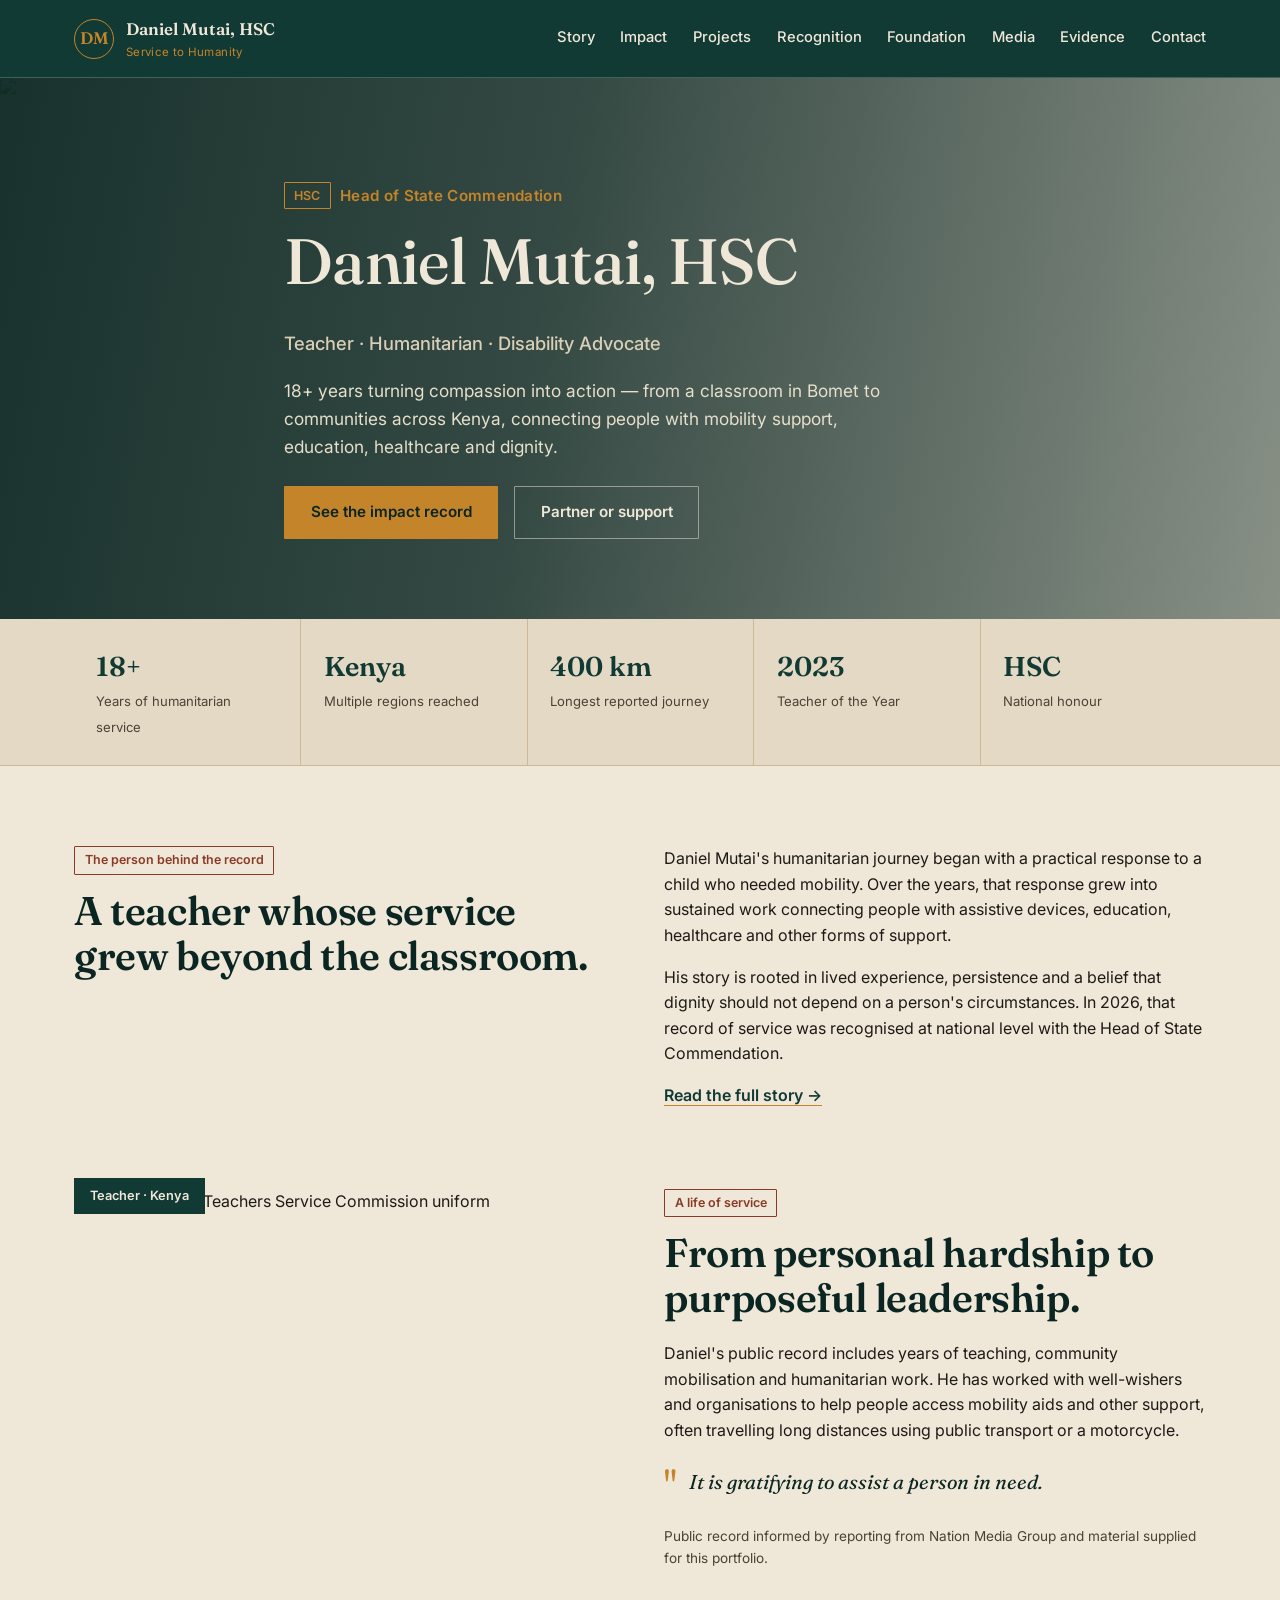
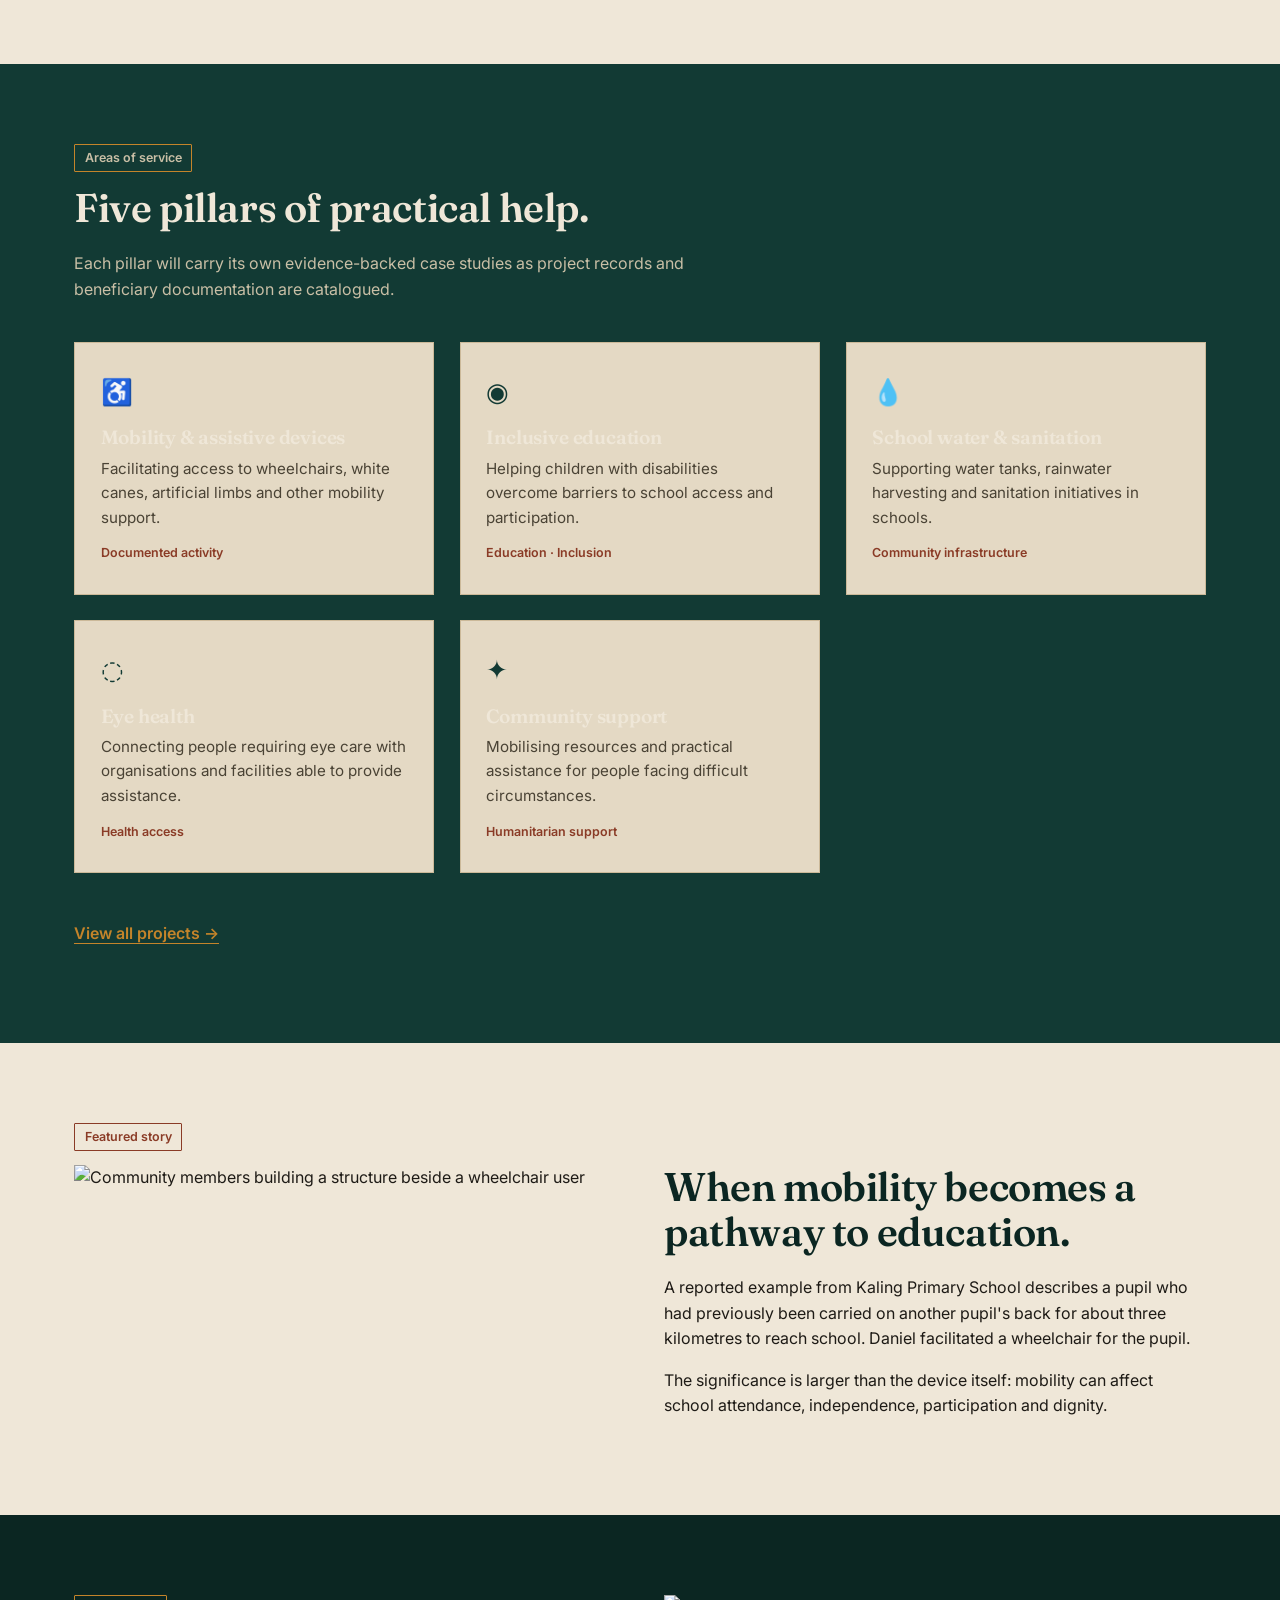
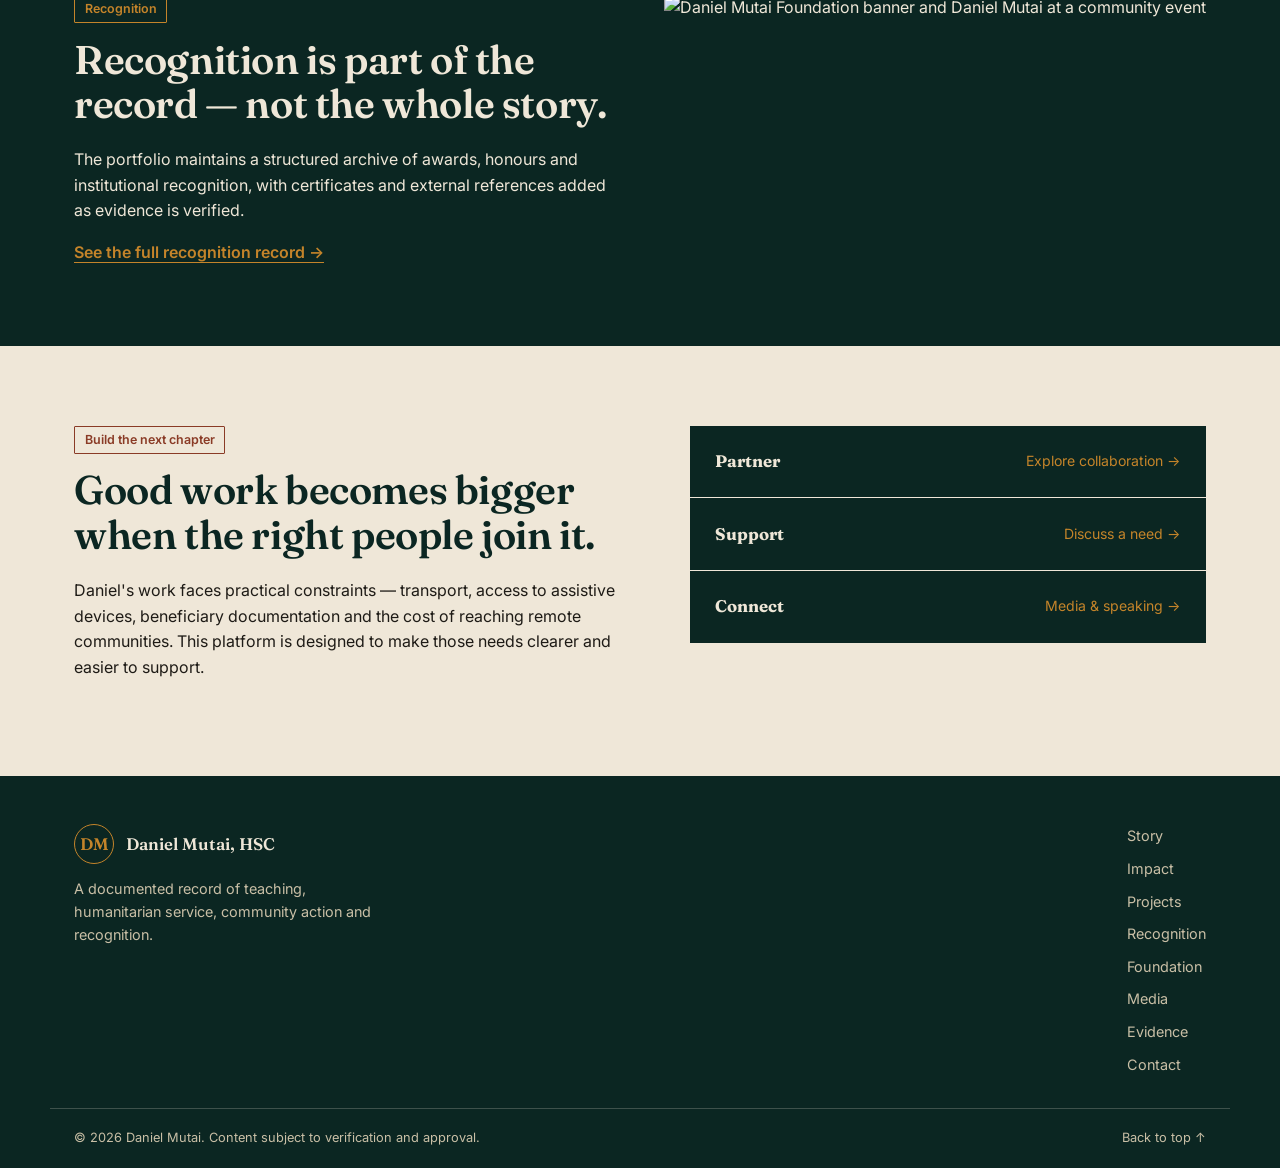
==== index.html @ 328ca793 "Add files via upload" ====
<!doctype html>
<html lang="en">
<head>
  <meta charset="utf-8">
  <meta name="viewport" content="width=device-width, initial-scale=1">
  <meta name="description" content="Daniel Mutai, HSC — Kenyan teacher, humanitarian and disability advocate. A documented record of 18+ years of service, impact and recognition.">
  <meta name="theme-color" content="#123A34">
  <meta property="og:title" content="Daniel Mutai, HSC | Service to Humanity">
  <meta property="og:description" content="Teacher • Humanitarian • Disability Advocate — a documented impact portfolio.">
  <meta property="og:type" content="website">
  <meta property="og:image" content="assets/images/hero-community.jpg">
  <link rel="canonical" href="index.html">
  <title>Daniel Mutai, HSC | Service to Humanity</title>
  <link rel="stylesheet" href="styles.css">
</head>
<body>
  <a class="skip-link" href="#main">Skip to content</a>

  <header class="site-header" id="top">
    <div class="container nav-wrap">
      <a class="brand" href="index.html" aria-label="Daniel Mutai, HSC — home">
        <span class="brand-mark">DM</span>
        <span class="brand-text"><strong>Daniel Mutai, HSC</strong><small>Service to Humanity</small></span>
      </a>
      <button class="menu-toggle" aria-expanded="false" aria-controls="site-nav" aria-label="Open navigation">☰</button>
      <nav id="site-nav" class="site-nav">
        <a href="pages/story.html">Story</a>
        <a href="pages/impact.html">Impact</a>
        <a href="pages/projects.html">Projects</a>
        <a href="pages/recognition.html">Recognition</a>
        <a href="pages/foundation.html">Foundation</a>
        <a href="pages/media.html">Media</a>
        <a href="pages/evidence.html">Evidence</a>
        <a href="pages/contact.html">Contact</a>
      </nav>
    </div>
  </header>

  <main id="main">
    <section class="hero">
      <div class="hero-image">
        <img src="assets/images/hero-community.jpg" alt="Community members working on a construction project while a wheelchair user looks on">
      </div>
      <div class="hero-overlay"></div>
      <div class="container hero-content">
        <p class="hero-tag"><span class="badge">HSC</span> Head of State Commendation</p>
        <h1>Daniel Mutai, HSC</h1>
        <p class="role-line">Teacher · Humanitarian · Disability Advocate</p>
        <p class="hero-copy">18+ years turning compassion into action — from a classroom in Bomet to communities across Kenya, connecting people with mobility support, education, healthcare and dignity.</p>
        <div class="hero-actions">
          <a class="button button-primary" href="pages/impact.html">See the impact record</a>
          <a class="button button-ghost" href="pages/contact.html">Partner or support</a>
        </div>
      </div>
    </section>

    <!-- Impact Passport -->
    <section class="passport" aria-label="Impact summary">
      <div class="container passport-grid">
        <div>
          <strong data-count="18" data-suffix="+">0+</strong>
          <span>Years of humanitarian service</span>
        </div>
        <div>
          <strong>Kenya</strong>
          <span>Multiple regions reached</span>
        </div>
        <div>
          <strong data-count="400" data-suffix=" km">0 km</strong>
          <span>Longest reported journey</span>
        </div>
        <div>
          <strong>2023</strong>
          <span>Teacher of the Year</span>
        </div>
        <div>
          <strong>HSC</strong>
          <span>National honour</span>
        </div>
      </div>
    </section>

    <section class="section section-intro" id="story">
      <div class="container two-col">
        <div>
          <p class="tag">The person behind the record</p>
          <h2>A teacher whose service grew beyond the classroom.</h2>
        </div>
        <div>
          <p>Daniel Mutai's humanitarian journey began with a practical response to a child who needed mobility. Over the years, that response grew into sustained work connecting people with assistive devices, education, healthcare and other forms of support.</p>
          <p>His story is rooted in lived experience, persistence and a belief that dignity should not depend on a person's circumstances. In 2026, that record of service was recognised at national level with the Head of State Commendation.</p>
          <a class="text-link" href="pages/story.html">Read the full story →</a>
        </div>
      </div>
    </section>

    <section class="section" style="padding-top:0;">
      <div class="container two-col">
        <div class="portrait-frame">
          <img src="assets/images/daniel-profile.jpg" alt="Daniel Mutai in Teachers Service Commission uniform">
          <div class="portrait-caption">Teacher · Kenya</div>
        </div>
        <div>
          <p class="tag">A life of service</p>
          <h2>From personal hardship to purposeful leadership.</h2>
          <p>Daniel's public record includes years of teaching, community mobilisation and humanitarian work. He has worked with well-wishers and organisations to help people access mobility aids and other support, often travelling long distances using public transport or a motorcycle.</p>
          <div class="quote">
            <span>"</span>
            <p>It is gratifying to assist a person in need.</p>
          </div>
          <p style="font-size:0.85rem;color:var(--ink-soft);">Public record informed by reporting from Nation Media Group and material supplied for this portfolio.</p>
        </div>
      </div>
    </section>

    <section class="section dark-section" id="impact">
      <div class="container">
        <div class="section-heading">
          <p class="tag tag-light">Areas of service</p>
          <h2>Five pillars of practical help.</h2>
          <p>Each pillar will carry its own evidence-backed case studies as project records and beneficiary documentation are catalogued.</p>
        </div>
        <div class="card-grid">
          <article class="pillar-card">
            <div class="icon">♿</div>
            <h3>Mobility &amp; assistive devices</h3>
            <p>Facilitating access to wheelchairs, white canes, artificial limbs and other mobility support.</p>
            <span class="status">Documented activity</span>
          </article>
          <article class="pillar-card">
            <div class="icon">◉</div>
            <h3>Inclusive education</h3>
            <p>Helping children with disabilities overcome barriers to school access and participation.</p>
            <span class="status">Education · Inclusion</span>
          </article>
          <article class="pillar-card">
            <div class="icon">💧</div>
            <h3>School water &amp; sanitation</h3>
            <p>Supporting water tanks, rainwater harvesting and sanitation initiatives in schools.</p>
            <span class="status">Community infrastructure</span>
          </article>
          <article class="pillar-card">
            <div class="icon">◌</div>
            <h3>Eye health</h3>
            <p>Connecting people requiring eye care with organisations and facilities able to provide assistance.</p>
            <span class="status">Health access</span>
          </article>
          <article class="pillar-card">
            <div class="icon">✦</div>
            <h3>Community support</h3>
            <p>Mobilising resources and practical assistance for people facing difficult circumstances.</p>
            <span class="status">Humanitarian support</span>
          </article>
        </div>
        <p class="mt-lg"><a class="text-link" style="color:var(--gold);border-color:var(--gold);" href="pages/projects.html">View all projects →</a></p>
      </div>
    </section>

    <section class="section">
      <div class="container">
        <p class="tag">Featured story</p>
        <div class="two-col">
          <div class="portrait-frame">
            <img src="assets/images/hero-community.jpg" alt="Community members building a structure beside a wheelchair user">
          </div>
          <div>
            <h2>When mobility becomes a pathway to education.</h2>
            <p>A reported example from Kaling Primary School describes a pupil who had previously been carried on another pupil's back for about three kilometres to reach school. Daniel facilitated a wheelchair for the pupil.</p>
            <p>The significance is larger than the device itself: mobility can affect school attendance, independence, participation and dignity.</p>
          </div>
        </div>
      </div>
    </section>

    <section class="section deep-section" id="recognition">
      <div class="container two-col">
        <div>
          <p class="tag tag-light">Recognition</p>
          <h2>Recognition is part of the record — not the whole story.</h2>
          <p>The portfolio maintains a structured archive of awards, honours and institutional recognition, with certificates and external references added as evidence is verified.</p>
          <a class="text-link" style="color:var(--gold);border-color:var(--gold);" href="pages/recognition.html">See the full recognition record →</a>
        </div>
        <div class="portrait-frame">
          <img src="assets/images/foundation-recognition.jpg" alt="Daniel Mutai Foundation banner and Daniel Mutai at a community event">
        </div>
      </div>
    </section>

    <section class="section support-section" id="support">
      <div class="container support-grid">
        <div>
          <p class="tag">Build the next chapter</p>
          <h2>Good work becomes bigger when the right people join it.</h2>
          <p>Daniel's work faces practical constraints — transport, access to assistive devices, beneficiary documentation and the cost of reaching remote communities. This platform is designed to make those needs clearer and easier to support.</p>
        </div>
        <div class="support-options">
          <a href="mailto:nenyonn@gmail.com?subject=Partnership%20with%20Daniel%20Mutai" class="support-option"><strong>Partner</strong><span>Explore collaboration →</span></a>
          <a href="mailto:nenyonn@gmail.com?subject=Support%20for%20Daniel%20Mutai%20Foundation" class="support-option"><strong>Support</strong><span>Discuss a need →</span></a>
          <a href="mailto:nenyonn@gmail.com?subject=Media%20or%20Award%20Enquiry" class="support-option"><strong>Connect</strong><span>Media &amp; speaking →</span></a>
        </div>
      </div>
    </section>
  </main>

  <footer class="site-footer">
    <div class="container footer-top">
      <div>
        <a class="footer-brand" href="index.html">
          <span class="brand-mark">DM</span>
          <span class="brand-text"><strong>Daniel Mutai, HSC</strong></span>
        </a>
        <p class="footer-copy">A documented record of teaching, humanitarian service, community action and recognition.</p>
      </div>
      <nav class="footer-links" aria-label="Footer">
        <a href="pages/story.html">Story</a>
        <a href="pages/impact.html">Impact</a>
        <a href="pages/projects.html">Projects</a>
        <a href="pages/recognition.html">Recognition</a>
        <a href="pages/foundation.html">Foundation</a>
        <a href="pages/media.html">Media</a>
        <a href="pages/evidence.html">Evidence</a>
        <a href="pages/contact.html">Contact</a>
      </nav>
    </div>
    <div class="container footer-bottom">
      <span>© <span data-year></span> Daniel Mutai. Content subject to verification and approval.</span>
      <a href="#top">Back to top ↑</a>
    </div>
  </footer>

  <script src="script.js"></script>
</body>
</html>
---- styles.css ----
/* ============================================================
   DANIEL MUTAI, HSC — Impact Portfolio
   Design tokens
   ------------------------------------------------------------
   Palette:
     --ink        #1E1B16  warm charcoal (body text)
     --paper      #EFE7D8  warm limestone (page background)
     --paper-deep #E4D9C4  deeper limestone (panels/cards)
     --pine       #123A34  deep pine green (primary / header / footer)
     --pine-deep  #0B2622  darker pine (hover states)
     --gold       #C4842A  marigold gold (primary accent — honour, textile)
     --rust       #8A3B26  brick rust (secondary accent — used sparingly,
                                        recognition / evidence markers)
     --line       #CBB999  hairline rule on paper
     --line-dark  rgba(239,231,216,0.22) hairline rule on pine
   Type:
     Display  — 'Fraunces' (serif, warm, has weight for an honorific)
     Body/UI  — 'Inter' (clean grotesk, does the reading work)
   ============================================================ */

@import url('https://fonts.googleapis.com/css2?family=Fraunces:opsz,wght@9..144,400;9..144,500;9..144,600;9..144,700&family=Inter:wght@400;500;600;700&display=swap');

:root{
  --ink:#1E1B16;
  --ink-soft:#4A4335;
  --paper:#EFE7D8;
  --paper-deep:#E4D9C4;
  --pine:#123A34;
  --pine-deep:#0B2622;
  --pine-soft:#1B4F47;
  --gold:#C4842A;
  --gold-deep:#A66C1E;
  --rust:#8A3B26;
  --line:#CBB999;
  --line-dark:rgba(239,231,216,0.22);
  --paper-text-on-pine:#EFE7D8;
  --radius:2px;
  --max:1180px;
  --serif:'Fraunces', Georgia, serif;
  --sans:'Inter', -apple-system, BlinkMacSystemFont, 'Segoe UI', sans-serif;
}

*,*::before,*::after{ box-sizing:border-box; }
html{ scroll-behavior:smooth; }
@media (prefers-reduced-motion: reduce){
  html{ scroll-behavior:auto; }
  *,*::before,*::after{ animation-duration:0.01ms !important; animation-iteration-count:1 !important; transition-duration:0.01ms !important; scroll-behavior:auto !important; }
}

body{
  margin:0;
  font-family:var(--sans);
  color:var(--ink);
  background:var(--paper);
  line-height:1.6;
  -webkit-font-smoothing:antialiased;
}

img{ max-width:100%; display:block; }
a{ color:inherit; }

h1,h2,h3,h4{
  font-family:var(--serif);
  font-weight:600;
  line-height:1.12;
  margin:0 0 0.5em;
  letter-spacing:-0.01em;
  color:var(--pine-deep);
}
h1{ font-size:clamp(2.4rem, 5vw, 4.2rem); font-weight:500; }
h2{ font-size:clamp(1.7rem, 3.2vw, 2.5rem); }
h3{ font-size:1.2rem; }

p{ margin:0 0 1em; max-width:62ch; }
p.wide{ max-width:none; }

.container{
  max-width:var(--max);
  margin:0 auto;
  padding:0 1.5rem;
}

.skip-link{
  position:absolute; left:-999px; top:0;
  background:var(--gold); color:var(--pine-deep);
  padding:0.75rem 1.25rem; z-index:1000; font-weight:600;
}
.skip-link:focus{ left:1rem; top:1rem; }

:focus-visible{ outline:3px solid var(--gold); outline-offset:2px; }

/* ---------- Header ---------- */
.site-header{
  background:var(--pine);
  color:var(--paper);
  border-bottom:1px solid var(--line-dark);
  position:sticky; top:0; z-index:200;
}
.nav-wrap{
  display:flex; align-items:center; justify-content:space-between;
  padding:1rem 1.5rem;
  gap:1rem;
}
.brand{
  display:flex; align-items:center; gap:0.75rem;
  text-decoration:none; color:var(--paper);
}
.brand-mark{
  font-family:var(--serif); font-weight:600; font-size:1.05rem;
  border:1px solid var(--gold); color:var(--gold);
  width:2.5rem; height:2.5rem; display:flex; align-items:center; justify-content:center;
  border-radius:50%;
  flex-shrink:0;
}
.brand-text strong{
  display:block; font-family:var(--serif); font-size:1.05rem; font-weight:600;
}
.brand-text small{
  display:block; font-size:0.72rem; color:var(--gold); letter-spacing:0.03em;
}
.menu-toggle{
  display:none; background:none; border:1px solid var(--line-dark); color:var(--paper);
  font-size:1.2rem; padding:0.4rem 0.7rem; cursor:pointer;
}
.site-nav{ display:flex; align-items:center; gap:1.6rem; flex-wrap:wrap; }
.site-nav a{
  text-decoration:none; color:var(--paper); font-size:0.92rem; font-weight:500;
  padding:0.3rem 0; border-bottom:1px solid transparent;
}
.site-nav a:hover, .site-nav a.active{ border-bottom-color:var(--gold); color:var(--gold); }

@media (max-width:900px){
  .menu-toggle{ display:block; }
  .site-nav{
    display:none; flex-direction:column; align-items:flex-start; gap:0.9rem;
    width:100%; padding:1rem 1.5rem 1.5rem;
    background:var(--pine);
  }
  .site-nav.open{ display:flex; }
}

/* ---------- Hero ---------- */
.hero{ position:relative; color:var(--paper); overflow:hidden; }
.hero-image{ position:absolute; inset:0; }
.hero-image img{ width:100%; height:100%; object-fit:cover; }
.hero-overlay{
  position:absolute; inset:0;
  background:linear-gradient(100deg, rgba(11,38,34,0.94) 0%, rgba(11,38,34,0.82) 42%, rgba(11,38,34,0.45) 100%);
}
.hero-content{ position:relative; padding:6.5rem 1.5rem 5rem; max-width:760px; }
.hero-tag{
  font-family:var(--sans); font-weight:600; color:var(--gold);
  font-size:0.95rem; letter-spacing:0.02em; margin-bottom:1rem;
  display:flex; align-items:center; gap:0.6rem;
}
.hero-tag .badge{
  border:1px solid var(--gold); padding:0.15rem 0.55rem; border-radius:1px; font-size:0.78rem;
}
.hero h1{ color:var(--paper); }
.hero .role-line{
  font-size:1.15rem; color:#D9CFB8; margin-bottom:1.2rem; font-weight:500;
}
.hero-copy{ font-size:1.08rem; color:#E7DFCC; max-width:56ch; }
.hero-actions{ display:flex; gap:1rem; flex-wrap:wrap; margin-top:1.6rem; }

.button{
  display:inline-block; text-decoration:none; font-weight:600; font-size:0.95rem;
  padding:0.85rem 1.6rem; border-radius:1px; border:1px solid transparent;
  transition:background 0.15s ease, color 0.15s ease, border-color 0.15s ease;
}
.button-primary{ background:var(--gold); color:var(--pine-deep); }
.button-primary:hover{ background:var(--gold-deep); }
.button-ghost{ border-color:rgba(239,231,216,0.5); color:var(--paper); }
.button-ghost:hover{ border-color:var(--gold); color:var(--gold); }
.button-dark{ background:var(--pine); color:var(--paper); }
.button-dark:hover{ background:var(--pine-deep); }

/* ---------- Passport / stat strip ---------- */
.passport{
  background:var(--paper-deep);
  border-bottom:1px solid var(--line);
}
.passport-grid{
  display:grid; grid-template-columns:repeat(5,1fr);
  gap:0;
}
.passport-grid > div{
  padding:1.6rem 1.4rem;
  border-left:1px solid var(--line);
}
.passport-grid > div:first-child{ border-left:none; }
.passport-grid strong{
  display:block; font-family:var(--serif); font-size:1.7rem; color:var(--pine); font-weight:600;
}
.passport-grid span{ font-size:0.82rem; color:var(--ink-soft); }
@media (max-width:900px){
  .passport-grid{ grid-template-columns:repeat(2,1fr); }
  .passport-grid > div:nth-child(3){ border-left:none; }
}

/* ---------- Sections ---------- */
.section{ padding:5rem 0; }
.section-tight{ padding:3.5rem 0; }
.section-heading{ max-width:640px; margin-bottom:2.5rem; }
.section-heading p{ color:var(--ink-soft); }
.dark-section{ background:var(--pine); color:var(--paper); }
.dark-section h2, .dark-section h3{ color:var(--paper); }
.dark-section .section-heading p{ color:#C9BFA6; }
.deep-section{ background:var(--pine-deep); color:var(--paper); }
.deep-section h2, .deep-section h3{ color:var(--paper); }

.two-col{ display:grid; grid-template-columns:1fr 1fr; gap:3rem; align-items:start; }
@media (max-width:800px){ .two-col{ grid-template-columns:1fr; } }

.tag{
  display:inline-block; font-size:0.78rem; font-weight:600; color:var(--rust);
  border:1px solid var(--rust); padding:0.2rem 0.6rem; border-radius:1px; margin-bottom:0.9rem;
}
.tag-gold{ color:var(--gold-deep); border-color:var(--gold-deep); }
.tag-light{ color:var(--gold); border-color:var(--gold); }

/* ---------- Cards / grids ---------- */
.card-grid{ display:grid; grid-template-columns:repeat(3,1fr); gap:1.6rem; }
@media (max-width:900px){ .card-grid{ grid-template-columns:repeat(2,1fr); } }
@media (max-width:600px){ .card-grid{ grid-template-columns:1fr; } }

.pillar-card{
  background:var(--paper-deep);
  border:1px solid var(--line);
  padding:1.8rem 1.6rem;
}
.pillar-card .icon{ font-size:1.6rem; color:var(--pine); margin-bottom:0.9rem; }
.pillar-card h3{ margin-bottom:0.5rem; }
.pillar-card p{ font-size:0.95rem; color:var(--ink-soft); margin-bottom:0.6rem; }
.pillar-card .status{ font-size:0.78rem; font-weight:600; color:var(--rust); }

.evidence-card{
  border:1px solid var(--line);
  padding:1.6rem;
  background:var(--paper);
}
.evidence-card h3{ margin-bottom:0.4rem; }
.evidence-card .count{
  font-family:var(--serif); font-size:2.2rem; color:var(--pine); display:block; margin-bottom:0.3rem;
}
.evidence-card .status-pending{
  display:inline-block; margin-top:0.6rem; font-size:0.78rem; font-weight:600;
  color:var(--rust); border-top:1px solid var(--line); padding-top:0.6rem;
}

/* ---------- Timeline ---------- */
.timeline{ position:relative; padding-left:2rem; border-left:2px solid var(--line); }
.timeline article{ position:relative; padding-bottom:2.4rem; }
.timeline article:last-child{ padding-bottom:0; }
.timeline article::before{
  content:''; position:absolute; left:-2.55rem; top:0.3rem;
  width:0.7rem; height:0.7rem; background:var(--gold); border-radius:50%;
  border:2px solid var(--paper);
}
.timeline .year{
  font-family:var(--serif); color:var(--pine); font-weight:600; font-size:1rem; display:block; margin-bottom:0.2rem;
}
.timeline h3{ margin-bottom:0.3rem; font-size:1.05rem; }
.timeline p{ color:var(--ink-soft); font-size:0.95rem; }

/* ---------- Recognition / award list ---------- */
.award-list{ display:flex; flex-direction:column; gap:0; border-top:1px solid var(--line); }
.award-row{
  display:grid; grid-template-columns:5rem 1fr auto; gap:1.2rem; align-items:center;
  padding:1.3rem 0; border-bottom:1px solid var(--line);
}
.award-row .year{ font-family:var(--serif); font-size:1.1rem; color:var(--pine); }
.award-row h3{ font-size:1.02rem; margin-bottom:0.15rem; }
.award-row p{ font-size:0.88rem; color:var(--ink-soft); margin:0; }
.award-row .verify{ font-size:0.78rem; font-weight:600; white-space:nowrap; }
.verify-confirmed{ color:var(--pine); }
.verify-pending{ color:var(--rust); }
@media (max-width:700px){
  .award-row{ grid-template-columns:1fr; gap:0.3rem; }
}

/* ---------- Quote ---------- */
.quote{ display:flex; gap:0.8rem; align-items:flex-start; margin:1.4rem 0; }
.quote span{ font-family:var(--serif); font-size:2.4rem; color:var(--gold); line-height:1; }
.quote p{ font-family:var(--serif); font-size:1.25rem; font-style:italic; color:var(--pine-deep); margin:0; }

/* ---------- Media / press ---------- */
.media-card{
  display:grid; grid-template-columns:auto 1fr; gap:1.5rem;
  border:1px solid var(--line); padding:1.8rem; align-items:start; background:var(--paper-deep);
}
.media-badge{
  background:var(--pine); color:var(--paper); font-size:0.72rem; font-weight:700;
  padding:0.35rem 0.6rem; letter-spacing:0.04em;
}
.media-date{ font-size:0.85rem; color:var(--ink-soft); margin-bottom:0.3rem; }
@media (max-width:600px){ .media-card{ grid-template-columns:1fr; } }

/* ---------- Support / contact ---------- */
.support-grid{ display:grid; grid-template-columns:1.1fr 1fr; gap:3rem; align-items:start; }
@media (max-width:850px){ .support-grid{ grid-template-columns:1fr; } }
.support-options{ display:flex; flex-direction:column; gap:1px; background:var(--line-dark); }
.support-option{
  display:flex; justify-content:space-between; align-items:center;
  background:var(--pine-deep); color:var(--paper); text-decoration:none;
  padding:1.4rem 1.6rem; transition:background 0.15s ease;
}
.support-option:hover{ background:var(--pine-soft); }
.support-option strong{ font-family:var(--serif); font-size:1.05rem; }
.support-option span{ color:var(--gold); font-size:0.88rem; }

/* ---------- Portrait / images ---------- */
.portrait-frame{ position:relative; }
.portrait-frame img{ width:100%; height:auto; }
.portrait-caption{
  position:absolute; bottom:0; left:0; background:var(--pine); color:var(--paper);
  font-size:0.8rem; padding:0.5rem 1rem; font-weight:600;
}

/* ---------- Page header (subpages) ---------- */
.page-header{
  background:var(--pine-deep); color:var(--paper); padding:3.5rem 0 3rem;
}
.page-header .tag{ color:var(--gold); border-color:var(--gold); }
.page-header h1{ color:var(--paper); font-size:clamp(2rem,4vw,3rem); }
.breadcrumb{ font-size:0.85rem; color:#B9AF95; margin-bottom:1rem; }
.breadcrumb a{ color:#B9AF95; text-decoration:none; }
.breadcrumb a:hover{ color:var(--gold); }

/* ---------- Table (evidence library) ---------- */
.evidence-table{ width:100%; border-collapse:collapse; margin-top:1rem; }
.evidence-table th, .evidence-table td{
  text-align:left; padding:0.9rem 1rem; border-bottom:1px solid var(--line); font-size:0.92rem;
}
.evidence-table th{ font-family:var(--serif); font-weight:600; color:var(--pine); }

/* ---------- Footer ---------- */
.site-footer{ background:var(--pine-deep); color:#C9BFA6; }
.footer-top{
  display:flex; justify-content:space-between; gap:2rem; flex-wrap:wrap;
  padding:3rem 1.5rem 2rem;
}
.footer-brand{ text-decoration:none; color:var(--paper); display:flex; gap:0.75rem; align-items:center; margin-bottom:0.8rem; }
.footer-copy{ max-width:34ch; font-size:0.9rem; }
.footer-links{ display:flex; flex-direction:column; gap:0.6rem; }
.footer-links a{ text-decoration:none; color:#C9BFA6; font-size:0.9rem; }
.footer-links a:hover{ color:var(--gold); }
.footer-bottom{
  display:flex; justify-content:space-between; flex-wrap:wrap; gap:0.6rem;
  padding:1.2rem 1.5rem; border-top:1px solid var(--line-dark); font-size:0.8rem;
}
.footer-bottom a{ text-decoration:none; color:#C9BFA6; }
.footer-bottom a:hover{ color:var(--gold); }

/* ---------- Utility ---------- */
.text-link{ color:var(--pine); font-weight:600; text-decoration:none; border-bottom:1px solid var(--gold); }
.text-link:hover{ color:var(--gold-deep); }
.center{ text-align:center; }
.mt-lg{ margin-top:3rem; }
.note{
  font-size:0.85rem; color:var(--ink-soft); border-left:3px solid var(--rust);
  padding:0.8rem 1rem; background:var(--paper-deep); margin-top:1.5rem; max-width:60ch;
}
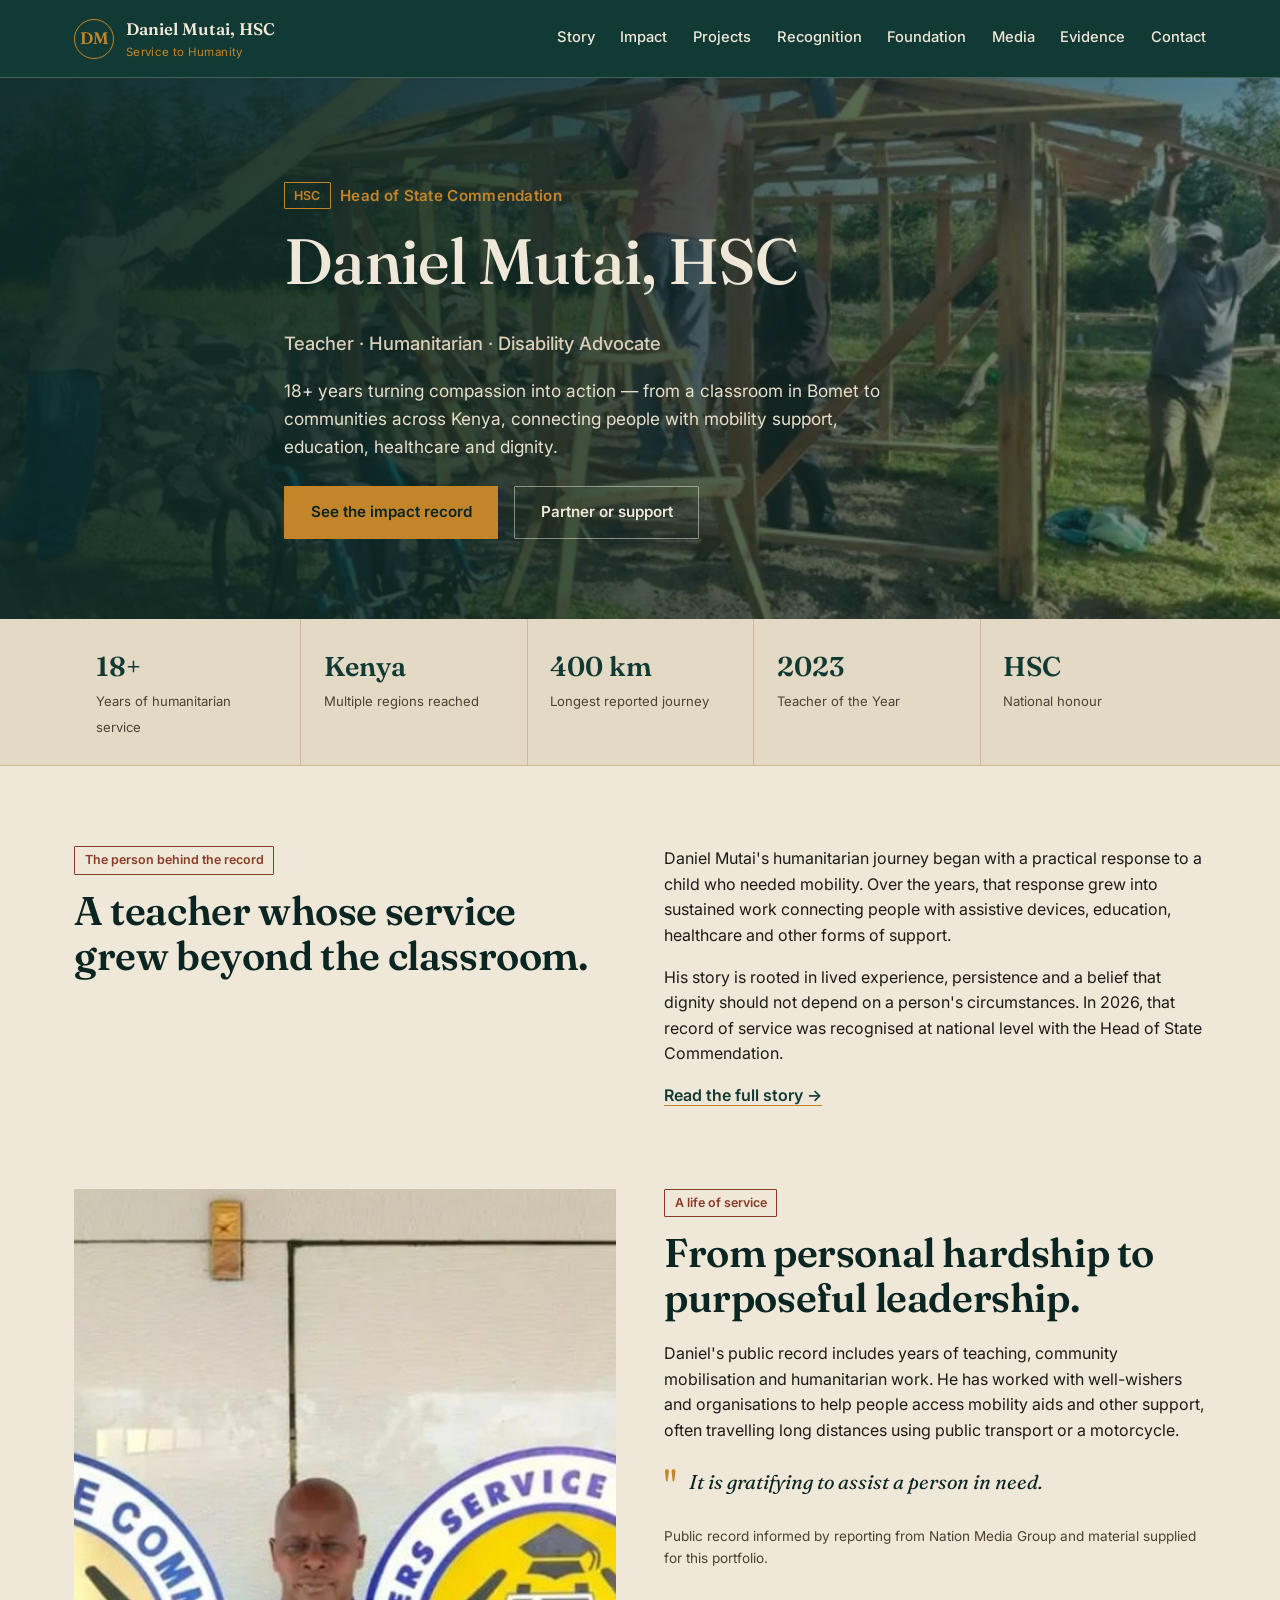
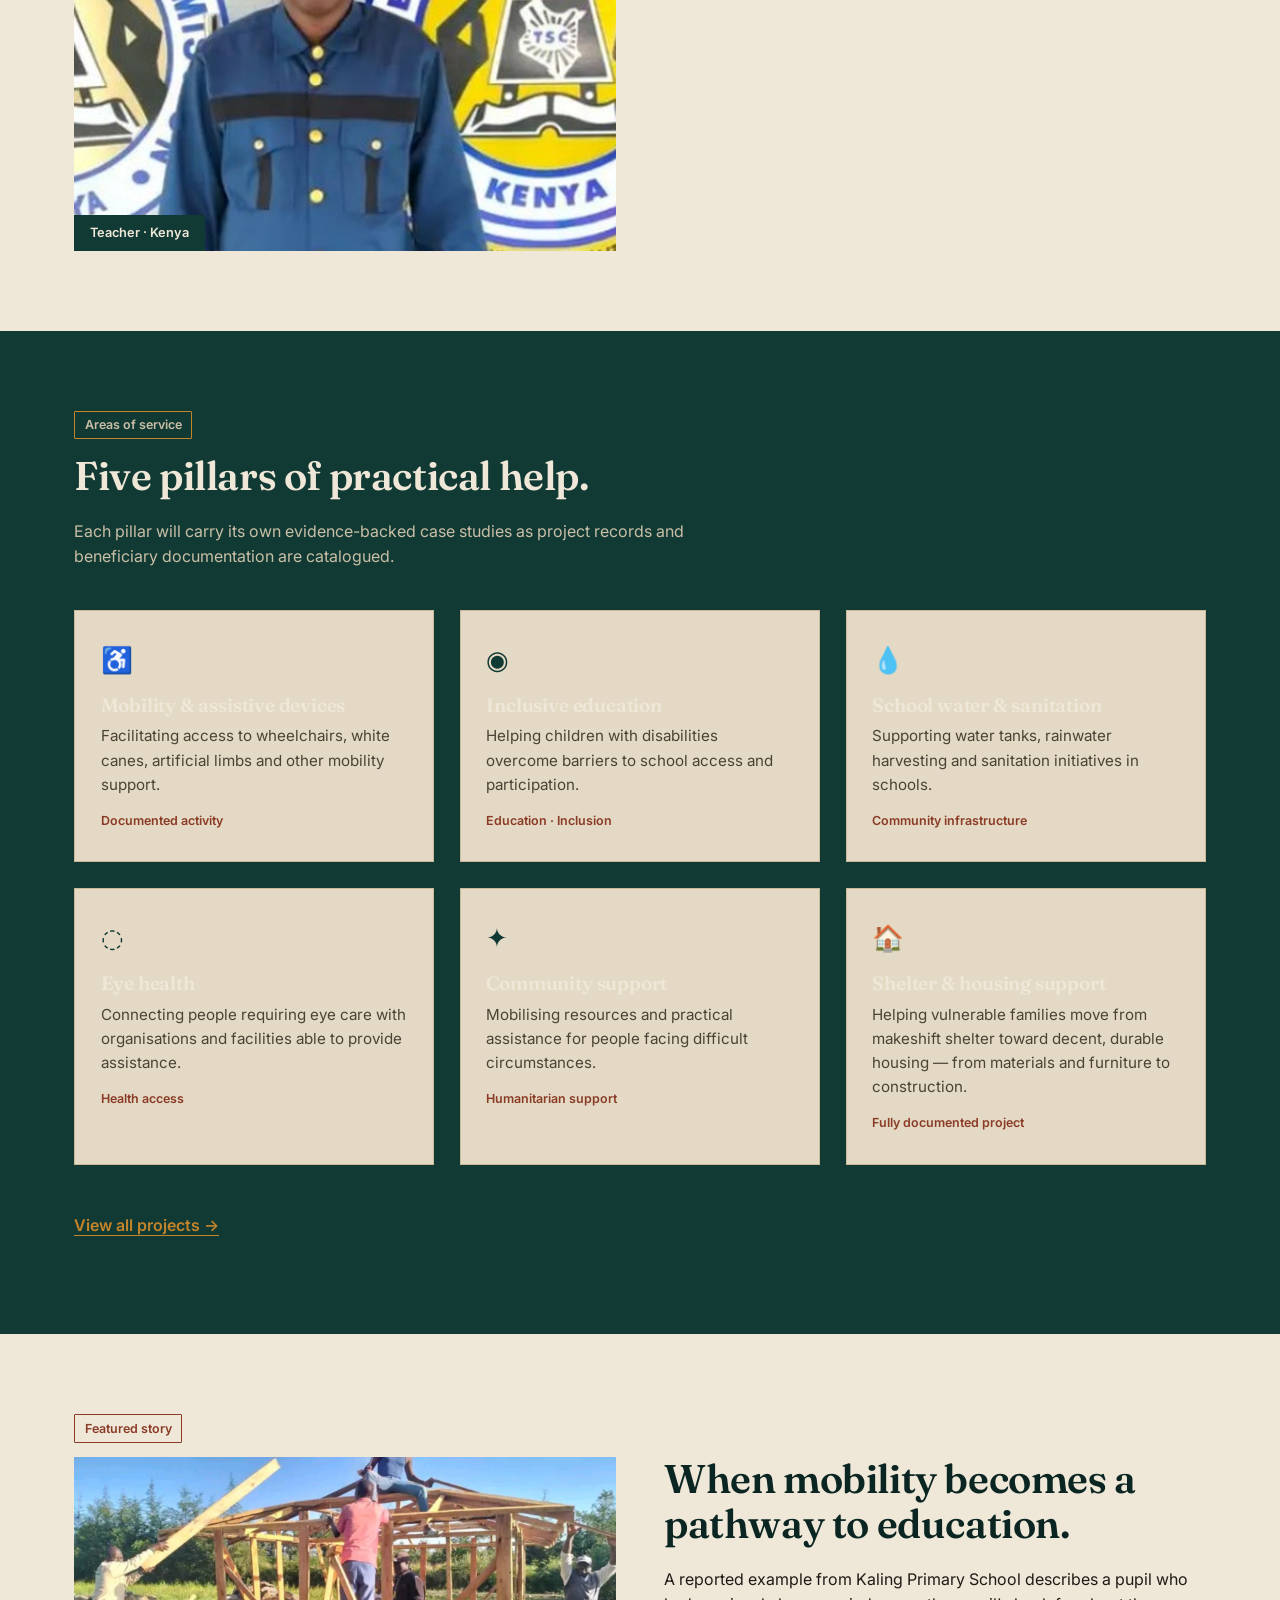
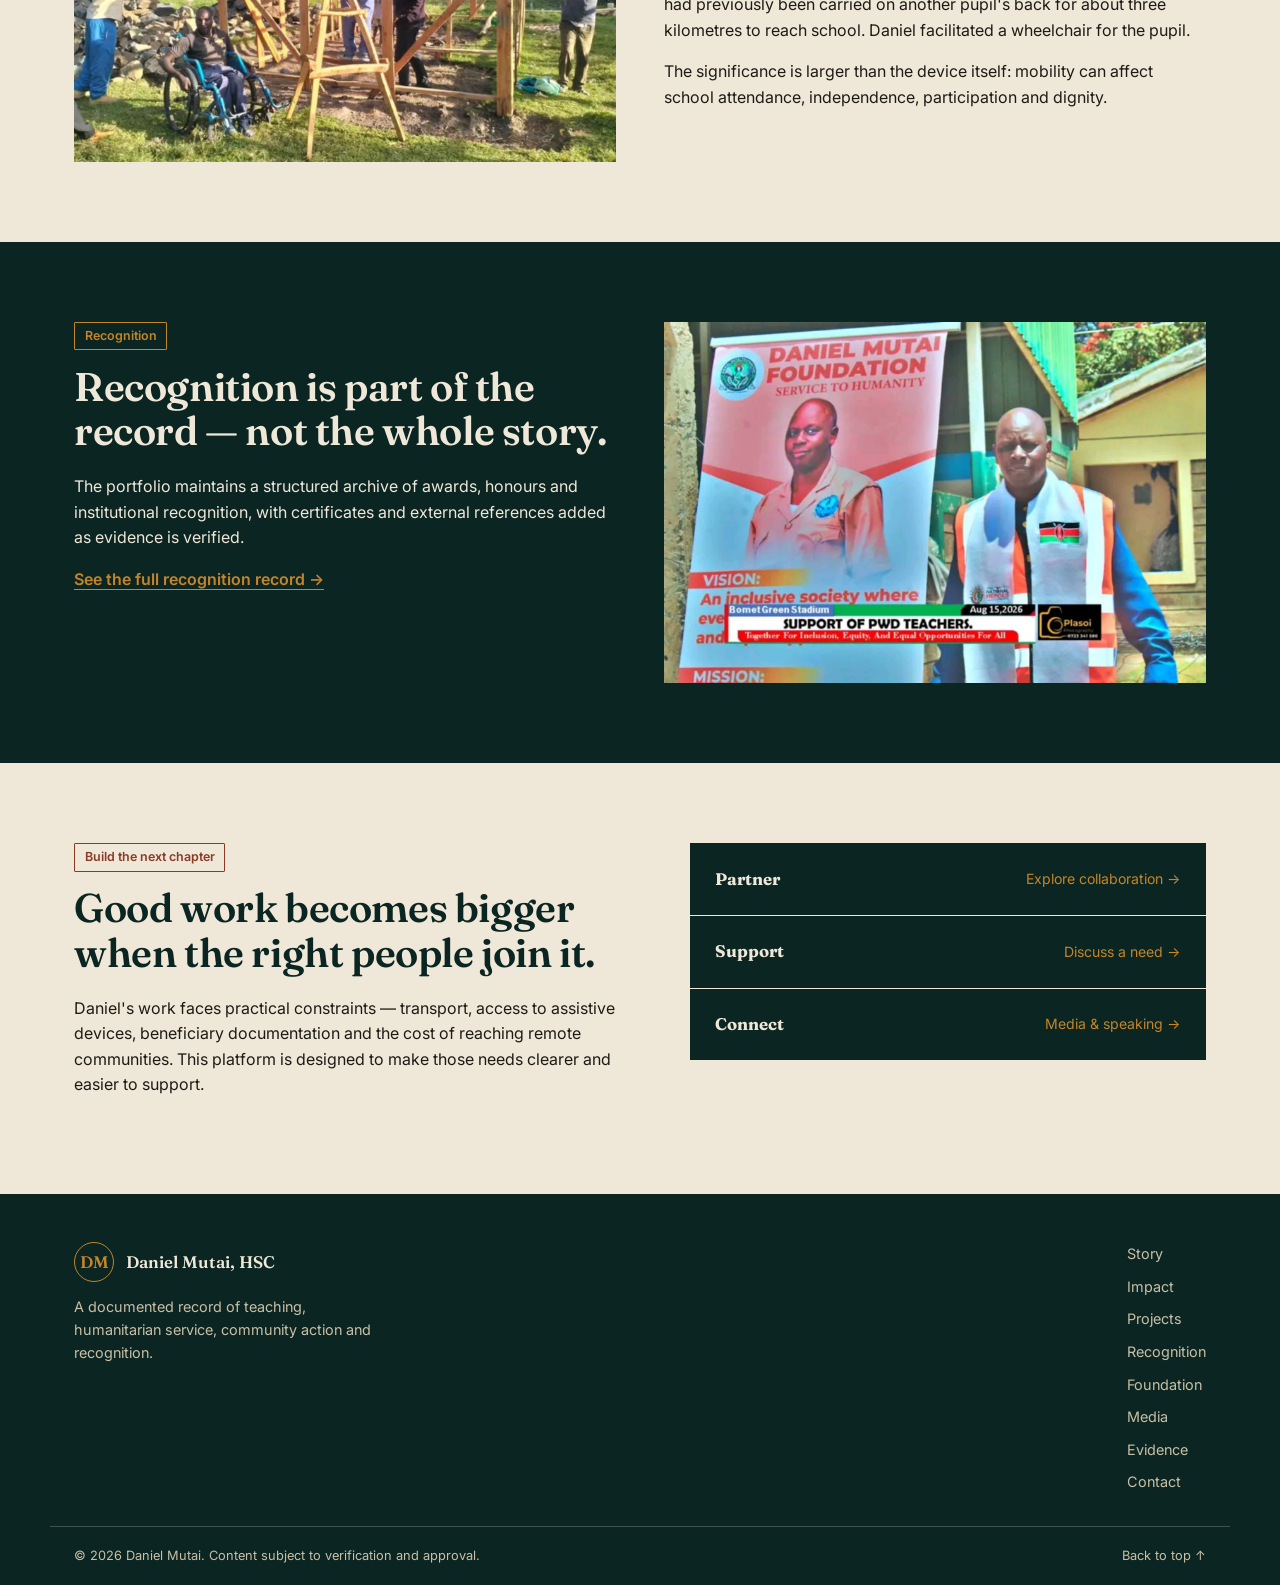
==== commit 4a64c031: "Add files via upload" ====
--- a/index.html
+++ b/index.html
@@ -151,6 +151,12 @@
             <p>Mobilising resources and practical assistance for people facing difficult circumstances.</p>
             <span class="status">Humanitarian support</span>
           </article>
+          <article class="pillar-card">
+            <div class="icon">🏠</div>
+            <h3>Shelter &amp; housing support</h3>
+            <p>Helping vulnerable families move from makeshift shelter toward decent, durable housing — from materials and furniture to construction.</p>
+            <span class="status">Fully documented project</span>
+          </article>
         </div>
         <p class="mt-lg"><a class="text-link" style="color:var(--gold);border-color:var(--gold);" href="pages/projects.html">View all projects →</a></p>
       </div>
@@ -194,9 +200,9 @@
           <p>Daniel's work faces practical constraints — transport, access to assistive devices, beneficiary documentation and the cost of reaching remote communities. This platform is designed to make those needs clearer and easier to support.</p>
         </div>
         <div class="support-options">
-          <a href="mailto:nenyonn@gmail.com?subject=Partnership%20with%20Daniel%20Mutai" class="support-option"><strong>Partner</strong><span>Explore collaboration →</span></a>
-          <a href="mailto:nenyonn@gmail.com?subject=Support%20for%20Daniel%20Mutai%20Foundation" class="support-option"><strong>Support</strong><span>Discuss a need →</span></a>
-          <a href="mailto:nenyonn@gmail.com?subject=Media%20or%20Award%20Enquiry" class="support-option"><strong>Connect</strong><span>Media &amp; speaking →</span></a>
+          <a href="mailto:danielmutai1977@gmail.com?subject=Partnership%20with%20Daniel%20Mutai" class="support-option"><strong>Partner</strong><span>Explore collaboration →</span></a>
+          <a href="mailto:danielmutai1977@gmail.com?subject=Support%20for%20Daniel%20Mutai%20Foundation" class="support-option"><strong>Support</strong><span>Discuss a need →</span></a>
+          <a href="mailto:danielmutai1977@gmail.com?subject=Media%20or%20Award%20Enquiry" class="support-option"><strong>Connect</strong><span>Media &amp; speaking →</span></a>
         </div>
       </div>
     </section>
